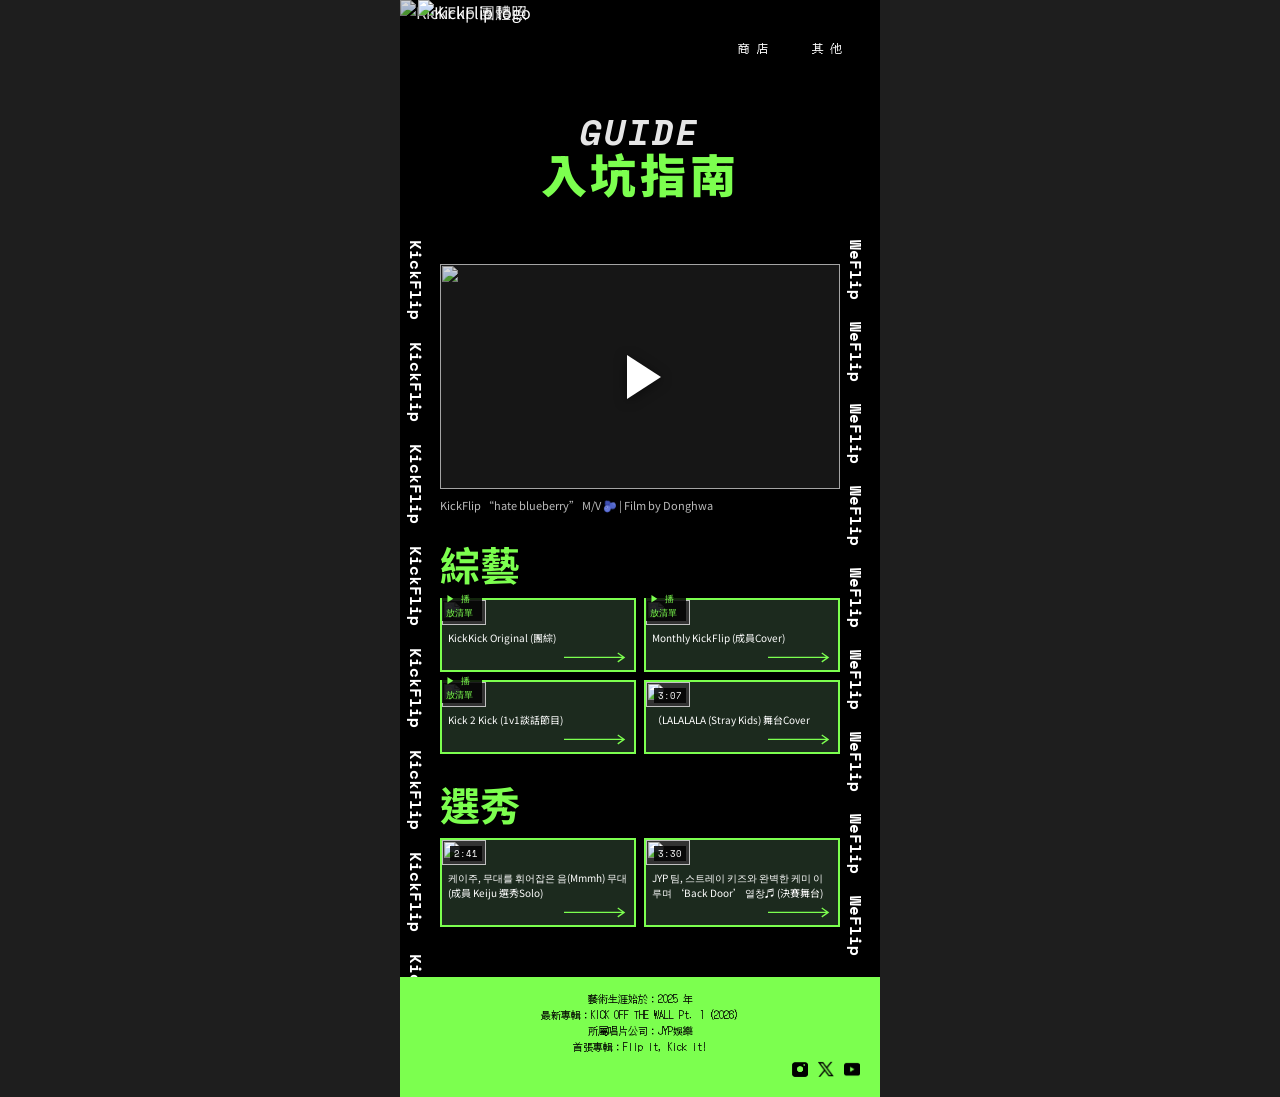
==== guide.html @ bea7975b "Initial commit" ====
<!DOCTYPE html>
<html lang="zh-Hant">
<head>
  <meta charset="UTF-8">
  <meta name="viewport" content="width=device-width, initial-scale=1.0">
  <title>KickFlip｜入坑指南</title>
  <link rel="preconnect" href="https://fonts.googleapis.com">
  <link rel="preconnect" href="https://fonts.gstatic.com" crossorigin>
  <link href="https://fonts.googleapis.com/css2?family=DotGothic16&family=Noto+Sans+TC:wght@400;700;900&family=Space+Mono:ital,wght@0,700;1,700&display=swap" rel="stylesheet">
  <link rel="stylesheet" href="style.css">
  <link rel="stylesheet" href="guide.css">
</head>
<body>
  <div class="page page--guide">

    <!-- ===== Header + 主視覺 ===== -->
    <header class="header">
      <a href="index.html" class="header__logo"><img src="images/logo.png" alt="KickFlip logo"></a>
      <nav class="header__nav">
        <a href="https://kickflip.jype.com" target="_blank" class="btn-pixel">商店</a>
        <button class="btn-pixel" data-menu-open>其他</button>
      </nav>
    </header>

  <section class="guide-hero">
    <img class="guide-hero__photo" src="images/hero.jpg" alt="KickFlip 團體照">
    <h1 class="guide-hero__title">
      <span class="guide-hero__en">GUIDE</span>
      <span class="guide-hero__zh">入坑指南</span>
    </h1>
  </section>

    <!-- ===== 內容區（左右兩條直式跑馬燈） ===== -->
    <main class="guide-body">
      <div class="vmq vmq--left" aria-hidden="true"><div class="marquee__track">KickFlip</div></div>
      <div class="vmq vmq--right" aria-hidden="true"><div class="marquee__track">WeFlip</div></div>

      <!-- 大播放器：點下面的影片會在這裡播 -->
      <div class="player" id="player">
        <img class="player__thumb" src="" alt="">
        <button class="player__play" aria-label="播放影片"></button>
      </div>
      <p class="player__title" id="playerTitle"></p>

      <!-- 影片分類：內容由 guide.js 產生 -->
      <div id="videoSections"></div>
    </main>

    <!-- ===== Footer ===== -->
    <footer class="footer">
      <ul class="footer__info">
        <li>藝術生涯始於：2025 年</li>
        <li>最新專輯：KICK OFF THE WALL Pt. 1 (2026)</li>
        <li>所屬唱片公司：JYP娛樂</li>
        <li>首張專輯：Flip it, Kick it!</li>
      </ul>
      <div class="footer__social">
        <a href="https://www.instagram.com/kickflip_jype/" target="_blank" aria-label="Instagram"><img src="images/icon/ig.png" alt=""></a>
        <a href="https://x.com/kickflip_jype" target="_blank" aria-label="X"><img src="images/icon/x.png" alt=""></a>
        <a href="https://www.youtube.com/@kickflip_jype" target="_blank" aria-label="YouTube"><img src="images/icon/yt.png" alt=""></a>
      </div>
    </footer>
  </div>

  <!-- ===== 其他選單 ===== -->
  <div class="menu" aria-hidden="true">
    <button class="menu__close arrow-link" data-menu-close aria-label="關閉選單">
      <svg viewBox="0 0 100 20"><path d="M0 10 H92 M84 3 L94 10 L84 17"/></svg>
    </button>
    <nav class="menu__list">
      <a href="members.html">團員</a>
      <a href="music.html">音樂作品</a>
      <a href="guide.html">入坑指南</a>
      <a href="https://kickflip.jype.com" target="_blank">官網・美術照</a>
    </nav>
  </div>

  <script src="script.js"></script>
  <script src="guide.js"></script>
</body>
</html>
---- style.css ----
/* =========================================
   KickFlip 期中作業 — style.css
   ========================================= */

:root {
  --green: #7cff4f;
  --green-mid: #4fbf34;
  --green-dark: #1d4a12;
  --black: #000;
  --white: #fff;
  --card-bg: #0f1f14;

  --font-zh: "Noto Sans TC", sans-serif;
  --font-mono: "Space Mono", monospace;
  --font-pixel: "DotGothic16", "Noto Sans TC", sans-serif;

  --page-w: 480px;   /* 手機版寬度，桌機會置中 */
}

* { margin: 0; padding: 0; box-sizing: border-box; }
img { display: block; max-width: 100%; }
a { color: inherit; text-decoration: none; }
button { font: inherit; cursor: pointer; border: none; background: none; color: inherit; }
ul { list-style: none; }

body {
  font-family: var(--font-zh);
  background: #1e1e1e;
  color: var(--black);
}

.page {
  max-width: var(--page-w);
  margin: 0 auto;
  overflow: hidden;
  /* 綠 → 深綠 → 黑 的漸層背景 */
  background: linear-gradient(
    to bottom,
    var(--green) 0%,
    var(--green) 35%,
    var(--green-mid) 50%,
    var(--green-dark) 68%,
    var(--black) 80%
  );
}
.page--dark { background: var(--black); color: var(--white); }

/* ---------- 像素按鈕 ---------- */
.btn-pixel {
  display: inline-block;
  min-width: 56px;
  padding: 2px 12px;
  background: var(--black);
  color: var(--white);
  font-family: var(--font-pixel);
  font-size: 12px;
  letter-spacing: .3em;
  text-align: center;
  box-shadow: 0 3px 0 var(--white) inset;  /* 上方白線，類似設計稿 */
  transition: transform .15s, background .15s;
}
.btn-pixel:hover { transform: translateY(-2px); background: #222; }
.btn-pixel--ghost { background: transparent; box-shadow: none; }

/* ---------- Header ---------- */
.header {
  position: absolute;
  z-index: 10;
  width: 100%;
  max-width: var(--page-w);
  display: flex;
  justify-content: space-between;
  align-items: center;
  padding: 0 18px;
}
.page--dark .header { position: relative; }
.header__logo img { height: 96px; }
.header__nav { display: flex; gap: 10px; }

/* ---------- Hero ---------- */
.hero { position: relative; height: 360px; }

/* 背景：同一張照片，模糊 + 白霧 */
.hero__bg {
  position: absolute;
  inset: 0;
  overflow: hidden;           /* 模糊邊緣不會溢出去 */
}
.hero__bg img {
  width: 100%;
  height: 100%;
  object-fit: cover;
  filter: blur(8px);          /* 模糊程度 */
  transform: scale(1.1);
}
.hero__bg::after {
  content: "";
  position: absolute;
  inset: 0;
  background: rgba(255, 255, 255, 0.103);   /* 白霧深淺 */
}

/* 中間清楚的照片 */
.hero__photo {
  position: relative;
  z-index: 1;
  width: 85%;                 /* 中間照片寬度 */
  height: 100%;
  margin: 0 auto;
  object-fit: cover;
  object-position: center top;
}

.hero__blob {
  position: absolute;
  bottom: -1px; left: 0;
  width: 100%; height: 120px;
  fill: var(--green);
  z-index: 2;
}
.hero__logo {
  position: absolute;
  left: 50%; bottom: -100px;    /* ← 改回你之前調的數字 */
  transform: translateX(-50%);
  width: 60%;
  filter: drop-shadow(0 4px 0 rgba(0,0,0,.4));
  z-index: 3;
}

/* ---------- 跑馬燈 ---------- */
.marquee {
  overflow: hidden;
  white-space: nowrap;
  padding: 8px 0;
  margin-top: 40px;
  background: #000; 
  font-family: var(--font-mono);
  font-weight: 700;
  font-size: 15px;
  color: var(--white);
}
.marquee__track {
  display: inline-block;
  animation: marquee 12s linear infinite;
}
.marquee__track span { margin-right: 16px; }
@keyframes marquee {
  from { transform: translateX(0); }
  to   { transform: translateX(-50%); }
}

/* ---------- 段落標題 (英文斜體疊中文) ---------- */
.section { padding: 20px 20px 30px; }
.section-title {
  position: relative;
  height: 60px;
  margin-bottom: 10px;
}
.section-title__en {
  position: absolute;
  top: 0; left: 0;
  font-family: var(--font-mono);
  font-style: italic;
  font-size: 30px;
  color: var(--white);
  letter-spacing: -.02em;
}
.section-title__zh {
  position: absolute;
  top: 14px; left: 45px;
  font-size: 32px;
  font-weight: 900;
  color: var(--black);
}
.section-title--light .section-title__zh { color: var(--green); }

/* ---------- 團隊介紹 ---------- */
.about__text { font-size: 11px; line-height: 1.5; margin-top: 20px; margin-bottom: 22px; }
.about__links { display: flex; justify-content: space-around; }

/* ---------- 成員介紹 ---------- */
.member-slider {
  display: flex;
  align-items: center;
  justify-content: center;
  gap: 10px;
  padding: 0 8px;
  margin-top: 10px;
}
.member-slider__arrow {
  flex: 0 0 24px;
  font-family: var(--font-pixel);
  font-size: 28px;
  color: var(--white);
  transition: opacity .2s, transform .15s;
}
.member-slider__arrow:hover { transform: scale(1.2); }
/*.member-slider__arrow:disabled { opacity: .3; cursor: default; transform: none; }*/

.member-row {
  flex: 0 1 300px;           /* 照片框最寬 300px，手機變窄會自動縮小 */
  overflow: hidden;
}

.member-track {
  display: flex;
  gap: 12px;
}

.member-thumb {
  position: relative;
  flex: 0 0 100%;            /* 一次只顯示一張 */
  aspect-ratio: 1 / 1;       /* 正方形 */
  overflow: hidden;
  border: 2px solid var(--white);
  transition: border-color .2s;
}
.member-thumb img { width: 100%; height: 100%; object-fit: cover; transition: transform .3s; }
.member-thumb:hover { border-color: var(--white); }
.member-thumb:hover img { transform: scale(1.08); }

/* 綠色箭頭 */
.arrow-link {
  display: block;
  width: 100px;
  margin: 18px 16px 0 auto;
}
.arrow-link svg { width: 100%; fill: none; stroke: var(--green); stroke-width: 2; }
.arrow-link:hover svg { transform: translateX(6px); transition: transform .2s; }

.arrow-link--label {
  display: flex;
  align-items: center;
  gap: 10px;
  width: fit-content;          /* 寬度跟著內容，不會整條都能點 */
  margin: 18px 16px 0 auto;    /* auto 讓它靠右 */
  font-family: var(--font-pixel);
  font-size: 14px;
  letter-spacing: .1em;
  color: var(--white);
  transition: color .2s;
}
.arrow-link--label svg {
  width: 100px;
  fill: none;
  stroke: var(--green);
  stroke-width: 2;
}
.arrow-link--label:hover { color: var(--green); }

/* ---------- 音樂作品 ---------- */
.section--music { padding: 20px 0 30px; }
.section--music .section-title { margin-left: 16px; }
.music__date {
  display: block;
  margin-top: 4px;
  font-size: 11px;
  opacity: .7;
}
.music {
  position: relative;
  height: 170px;
  display: flex;
  align-items: center;
  justify-content: space-between;
  padding: 0 20px;
}
.music__bg {
  position: absolute; inset: 0;
  width: 100%; height: 100%;
  object-fit: cover;
  filter: brightness(.8);
}
.music__arrow {
  position: relative; z-index: 2;
  font-family: var(--font-pixel);
  font-size: 32px;
  color: var(--white);
}
.vinyl {
  position: relative; z-index: 2;
  width: 220px; height: 220px;
}
.vinyl__disc {
  width: 100%; height: 100%;
  border-radius: 50%;
  background: repeating-radial-gradient(circle, #111 0 2px, #000 2px 4px);
  display: grid; place-items: center;
}
.vinyl.is-playing .vinyl__disc { animation: spin 4s linear infinite; }
@keyframes spin { to { transform: rotate(360deg); } }
.vinyl__cover {
  width: 56%; height: 56%;
  border-radius: 50%;
  object-fit: cover;
}
.vinyl__play {
  position: absolute;
  top: 50%; left: 50%;
  transform: translate(-50%, -50%);
  width: 48px; height: 48px;
  display: grid; place-items: center;
}
.icon-play {
  width: 0; height: 0;
  border-left: 20px solid var(--white);
  border-top: 13px solid transparent;
  border-bottom: 13px solid transparent;
  margin-left: 4px;
}
.vinyl.is-playing .icon-play {
  width: 18px; height: 24px; margin: 0;
  border: none;
  border-left: 6px solid var(--white);
  border-right: 6px solid var(--white);
}
.music__title {
  margin-top: 70px;
  text-align: center;
  color: var(--white);
  font-family: var(--font-mono);
  font-size: 14px;
}

/* ---------- Footer ---------- */
.footer {
  position: relative;
  background: var(--green);
  padding: 14px 20px 20px;
  text-align: center;
  font-family: var(--font-pixel);
  font-size: 10px;
  line-height: 1.6;
  color: var(--black);
}
.footer__social {
  display: flex;
  justify-content: flex-end;
  gap: 10px;
  margin-top: 6px;
}
.footer__social img { width: 16px; height: 16px; }

/* ---------- 其他選單 (全螢幕) ---------- */
.menu {
  position: fixed; inset: 0;
  z-index: 100;
  background: var(--black);
  color: var(--white);
  display: flex;
  flex-direction: column;
  opacity: 0;
  pointer-events: none;
  transform: translateX(100%);
  transition: opacity .3s, transform .3s;
}
.menu.is-open { opacity: 1; pointer-events: auto; transform: translateX(0); }
.menu__close { margin: 30px 24px 0 auto; }
.menu__list {
  flex: 1;
  display: flex;
  flex-direction: column;
  align-items: center;
  justify-content: center;
  gap: 36px;
  font-size: 22px;
  font-weight: 700;
  margin-top: -80px;
}
.menu__list a { transition: color .2s; }
.menu__list a:hover { color: var(--green); }

/* ---------- Header 按鈕（各頁共用） ---------- */
.header .btn-pixel {
  box-shadow: none;
  background: linear-gradient(to bottom, transparent 35%, #000 35%);
  padding: 0 14px 2px;
  letter-spacing: .5em;
}
.header .btn-pixel:hover { background: linear-gradient(to bottom, transparent 35%, #222 35%); }

/* ---------- 影片彈出視窗 ---------- */
.video-modal {
  position: fixed;
  inset: 0;
  z-index: 200;
  display: grid;
  place-items: center;
  padding: 16px;
  background: rgba(0, 0, 0, .85);
  opacity: 0;
  pointer-events: none;
  transition: opacity .3s;
}
.video-modal.is-open { opacity: 1; pointer-events: auto; }
.video-modal__box {
  position: relative;
  width: min(100%, 720px);
  transform: scale(.92);
  transition: transform .3s;
}
.video-modal.is-open .video-modal__box { transform: none; }
.video-modal__frame {
  aspect-ratio: 16 / 9;
  background: #000;
  border: 2px solid var(--green);
}
.video-modal__frame iframe { width: 100%; height: 100%; border: 0; display: block; }
.video-modal__close {
  position: absolute;
  top: -40px;
  right: 0;
  font-size: 24px;
  color: var(--green);
  transition: transform .2s;
}
.video-modal__close:hover { transform: rotate(90deg); }
/* 首頁成員照片上的名字 */
.member-thumb__name {
  position: absolute;
  left: 0;
  right: 0;
  bottom: 0;
  padding: 18px 6px 6px;
  background: linear-gradient(to top, rgba(0, 0, 0, .75), transparent);
  font-family: var(--font-mono);
  font-size: 11px;
  font-weight: 700;
  letter-spacing: .05em;
  color: var(--white);
}
---- guide.css ----
/* =========================================
   KickFlip 入坑指南 — guide.css
   （搭配 style.css 一起使用）
   ========================================= */

.page--guide { background: var(--black); color: var(--white); }


/* ---------- 主視覺 ---------- */
.guide-hero {
  position: relative;            /* 標題靠這行定位，一定要有 */
  aspect-ratio: 2 / 1;
  min-height: 200px;
  overflow: hidden;
}
.guide-hero__photo {
  width: 100%;
  height: 100%;
  object-fit: cover;
  object-position: center 20%;
}
.guide-hero::after {              /* 下方往黑色漸暗 */
  content: "";
  position: absolute;
  inset: 0;
  background: linear-gradient(to bottom, rgba(0,0,0,.15) 0%, rgba(0,0,0,.35) 60%, #000 100%);
}

/* 主視覺上的標題 */
.guide-hero__title {
  position: absolute;
  left: 50%;
  bottom: 14%;
  transform: translateX(-50%);
  z-index: 1;
  width: max-content;
  text-align: center;
}
.guide-hero__en {
  display: block;
  font-family: var(--font-mono);
  font-style: italic;
  font-size: 36px;
  letter-spacing: .05em;
  color: var(--white);
  opacity: .9;
}
.guide-hero__zh {
  display: block;
  margin-top: -18px;
  font-size: 46px;
  font-weight: 900;
  letter-spacing: .08em;
  color: var(--green);
  text-shadow: 0 3px 0 #000, 0 0 18px rgba(0, 0, 0, .6);
}
/* ---------- 內容區 ---------- */
.guide-body {
  position: relative;
  padding: 24px 40px 50px;       /* 左右留給直式跑馬燈 */
}

/* 直式跑馬燈 */
.vmq {
  position: absolute;
  top: 0;
  bottom: 0;
  width: 32px;
  overflow: hidden;
  font-family: var(--font-mono);
  font-weight: 700;
  font-size: 16px;
  color: var(--white);
}
.vmq--left  { left: 4px; }
.vmq--right { right: 4px; }
.vmq .marquee__track {
  display: block;
  white-space: nowrap;            /* 排成一直條，不要折成兩排 */
  writing-mode: vertical-rl;      /* 字轉成直的 */
  animation: vmarquee 18s linear infinite;
}
.vmq--right .marquee__track { animation-direction: reverse; }
.vmq .marquee__track span { margin: 0 0 22px 0; }
@keyframes vmarquee {
  from { transform: translateY(0); }
  to   { transform: translateY(-50%); }
}

/* ---------- 大播放器 ---------- */
.player {
  position: relative;
  aspect-ratio: 16 / 9;
  background: #1a1a1a;
  overflow: hidden;
}
.player__thumb,
.player iframe {
  position: absolute;
  inset: 0;
  width: 100%;
  height: 100%;
  border: 0;
  object-fit: cover;
}
.player__play {
  position: absolute;
  inset: 0;
  display: grid;
  place-items: center;
  background: rgba(0, 0, 0, .15);
  transition: background .2s;
}
.player__play::before {          /* 白色三角形 */
  content: "";
  margin-left: 8px;
  border-left: 34px solid var(--white);
  border-top: 22px solid transparent;
  border-bottom: 22px solid transparent;
  filter: drop-shadow(0 2px 6px rgba(0, 0, 0, .5));
  transition: transform .2s;
}
.player__play:hover { background: rgba(0, 0, 0, .3); }
.player__play:hover::before { transform: scale(1.12); }
.player__title {
  margin-top: 8px;
  font-size: 11px;
  line-height: 1.5;
  color: #bbb;
}

/* ---------- 影片分類 ---------- */
.v-section { margin-top: 26px; }
.v-section__title {
  font-size: 40px;
  font-weight: 700;
  line-height: 1.2;
  color: var(--green);
  margin-bottom: 10px;
}
.v-grid {
  display: grid;
  grid-template-columns: 1fr 1fr;
  gap: 8px;
}

/* 影片卡片 */
.v-card {
  display: flex;
  flex-direction: column;
  border: 2px solid var(--green);
  background: #1c2a1e;
  color: var(--white);
  text-align: left;
  transition: transform .2s, background .2s;
}
.v-card:hover { transform: translateY(-3px); background: #26452c; }
.v-card.is-current { background: #26452c; box-shadow: 0 0 0 2px var(--green); }

.v-card__thumb {
  position: relative;
  aspect-ratio: 16 / 9;
  background: #333;
}
.v-card__thumb img { width: 100%; height: 100%; object-fit: cover; }
.v-card__time {
  position: absolute;
  right: 4px;
  bottom: 4px;
  padding: 1px 4px;
  background: rgba(0, 0, 0, .85);
  font-family: var(--font-mono);
  font-size: 9px;
}
.v-card__title {
  margin: 6px 6px 0;
  font-size: 10px;
  line-height: 1.45;
  display: -webkit-box;           /* 最多顯示 4 行 */
  -webkit-line-clamp: 4;
  -webkit-box-orient: vertical;
  overflow: hidden;
}
.v-card__arrow {
  width: 64px;
  margin: auto 6px 6px auto;      /* 推到右下角 */
  padding-top: 6px;
  fill: none;
  stroke: var(--green);
  stroke-width: 2;
  transition: transform .2s;
}
.v-card:hover .v-card__arrow { transform: translateX(4px); }

/* 還沒貼網址時的提示 */
.v-card__empty {
  position: absolute;
  inset: 0;
  display: grid;
  place-items: center;
  font-size: 10px;
  color: #999;
}

/* 播放清單的標籤（取代影片長度） */
.v-card__time--list { color: var(--green); }
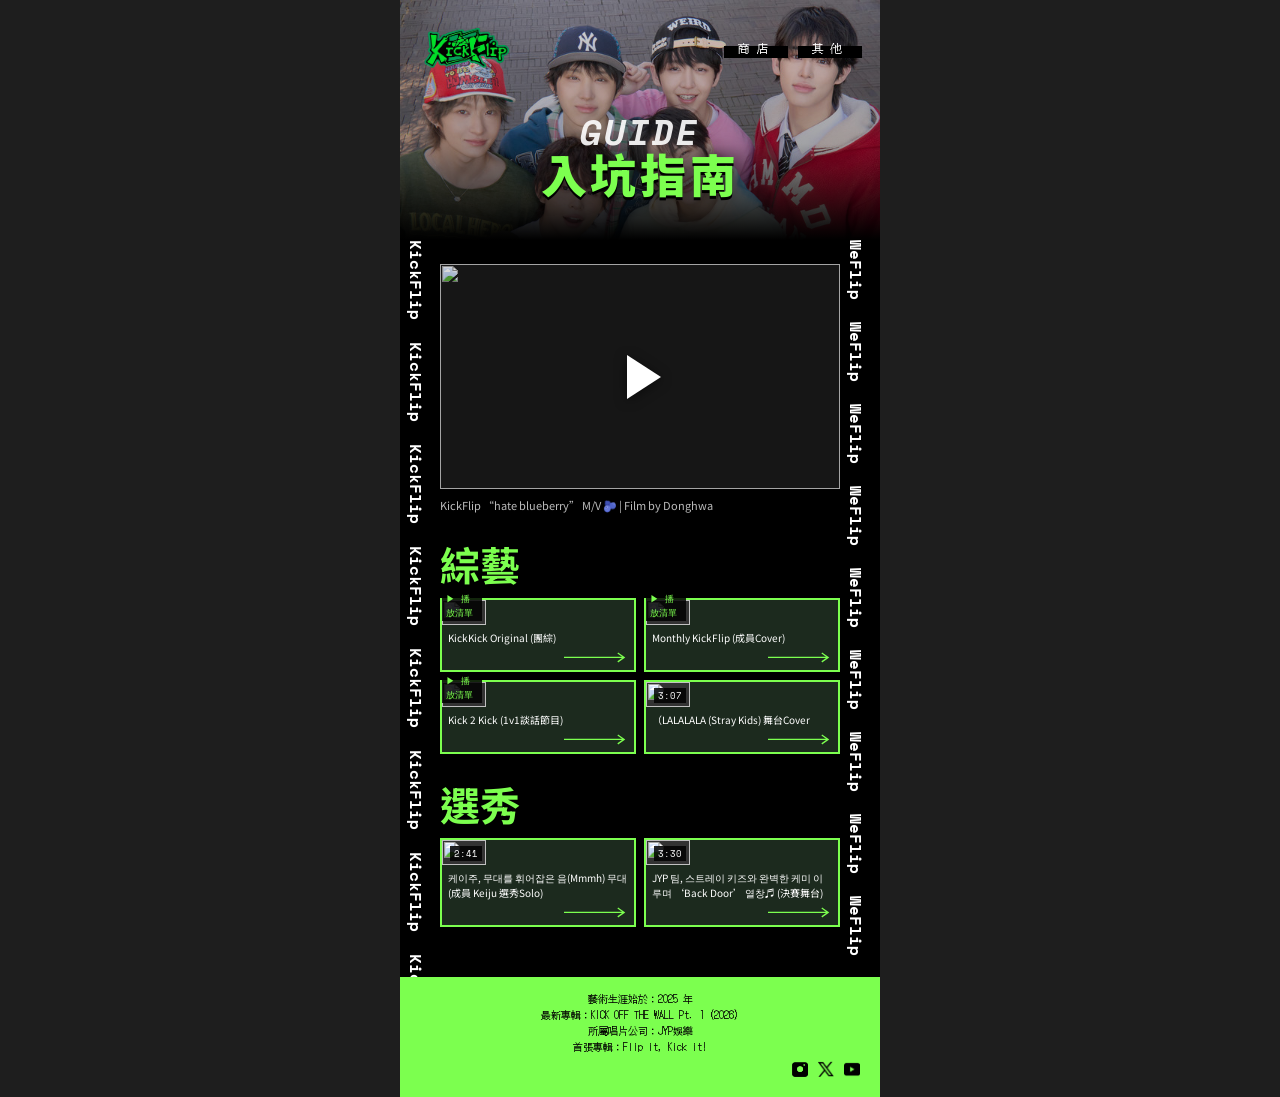
==== commit 970eaf3e: "修正圖片檔名" ====
--- a/guide.html
+++ b/guide.html
@@ -15,7 +15,7 @@
 
     <!-- ===== Header + 主視覺 ===== -->
     <header class="header">
-      <a href="index.html" class="header__logo"><img src="images/logo.png" alt="KickFlip logo"></a>
+      <a href="index.html" class="header__logo"><img src="images/Logo.png" alt="KickFlip logo"></a>
       <nav class="header__nav">
         <a href="https://kickflip.jype.com" target="_blank" class="btn-pixel">商店</a>
         <button class="btn-pixel" data-menu-open>其他</button>
@@ -23,7 +23,7 @@
     </header>
 
   <section class="guide-hero">
-    <img class="guide-hero__photo" src="images/hero.jpg" alt="KickFlip 團體照">
+    <img class="guide-hero__photo" src="images/hero.JPG" alt="KickFlip 團體照">
     <h1 class="guide-hero__title">
       <span class="guide-hero__en">GUIDE</span>
       <span class="guide-hero__zh">入坑指南</span>
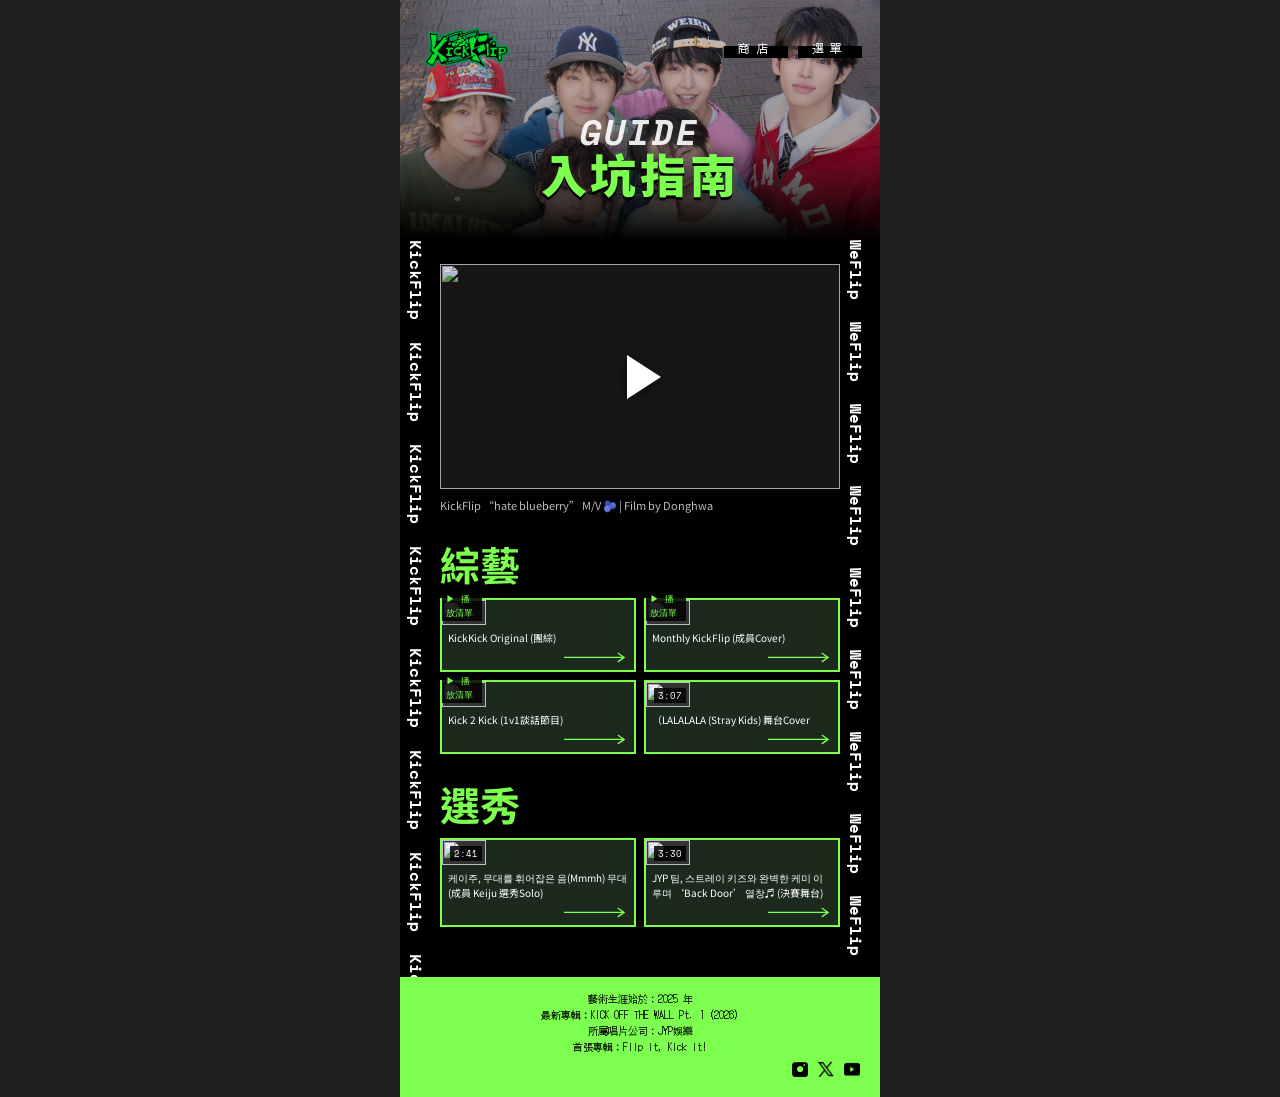
==== commit 2b855699: "選單修改" ====
--- a/guide.html
+++ b/guide.html
@@ -18,7 +18,7 @@
       <a href="index.html" class="header__logo"><img src="images/Logo.png" alt="KickFlip logo"></a>
       <nav class="header__nav">
         <a href="https://kickflip.jype.com" target="_blank" class="btn-pixel">商店</a>
-        <button class="btn-pixel" data-menu-open>其他</button>
+        <button class="btn-pixel" data-menu-open>選單</button>
       </nav>
     </header>
 
--- a/style.css
+++ b/style.css
@@ -355,7 +355,11 @@
   transition: opacity .3s, transform .3s;
 }
 .menu.is-open { opacity: 1; pointer-events: auto; transform: translateX(0); }
-.menu__close { margin: 30px 24px 0 auto; }
+.menu__close {
+  position: relative;
+  z-index: 1;               /* 讓箭頭浮在選單文字區上面，才點得到 */
+  margin: 30px 24px 0 auto;
+}
 .menu__list {
   flex: 1;
   display: flex;
